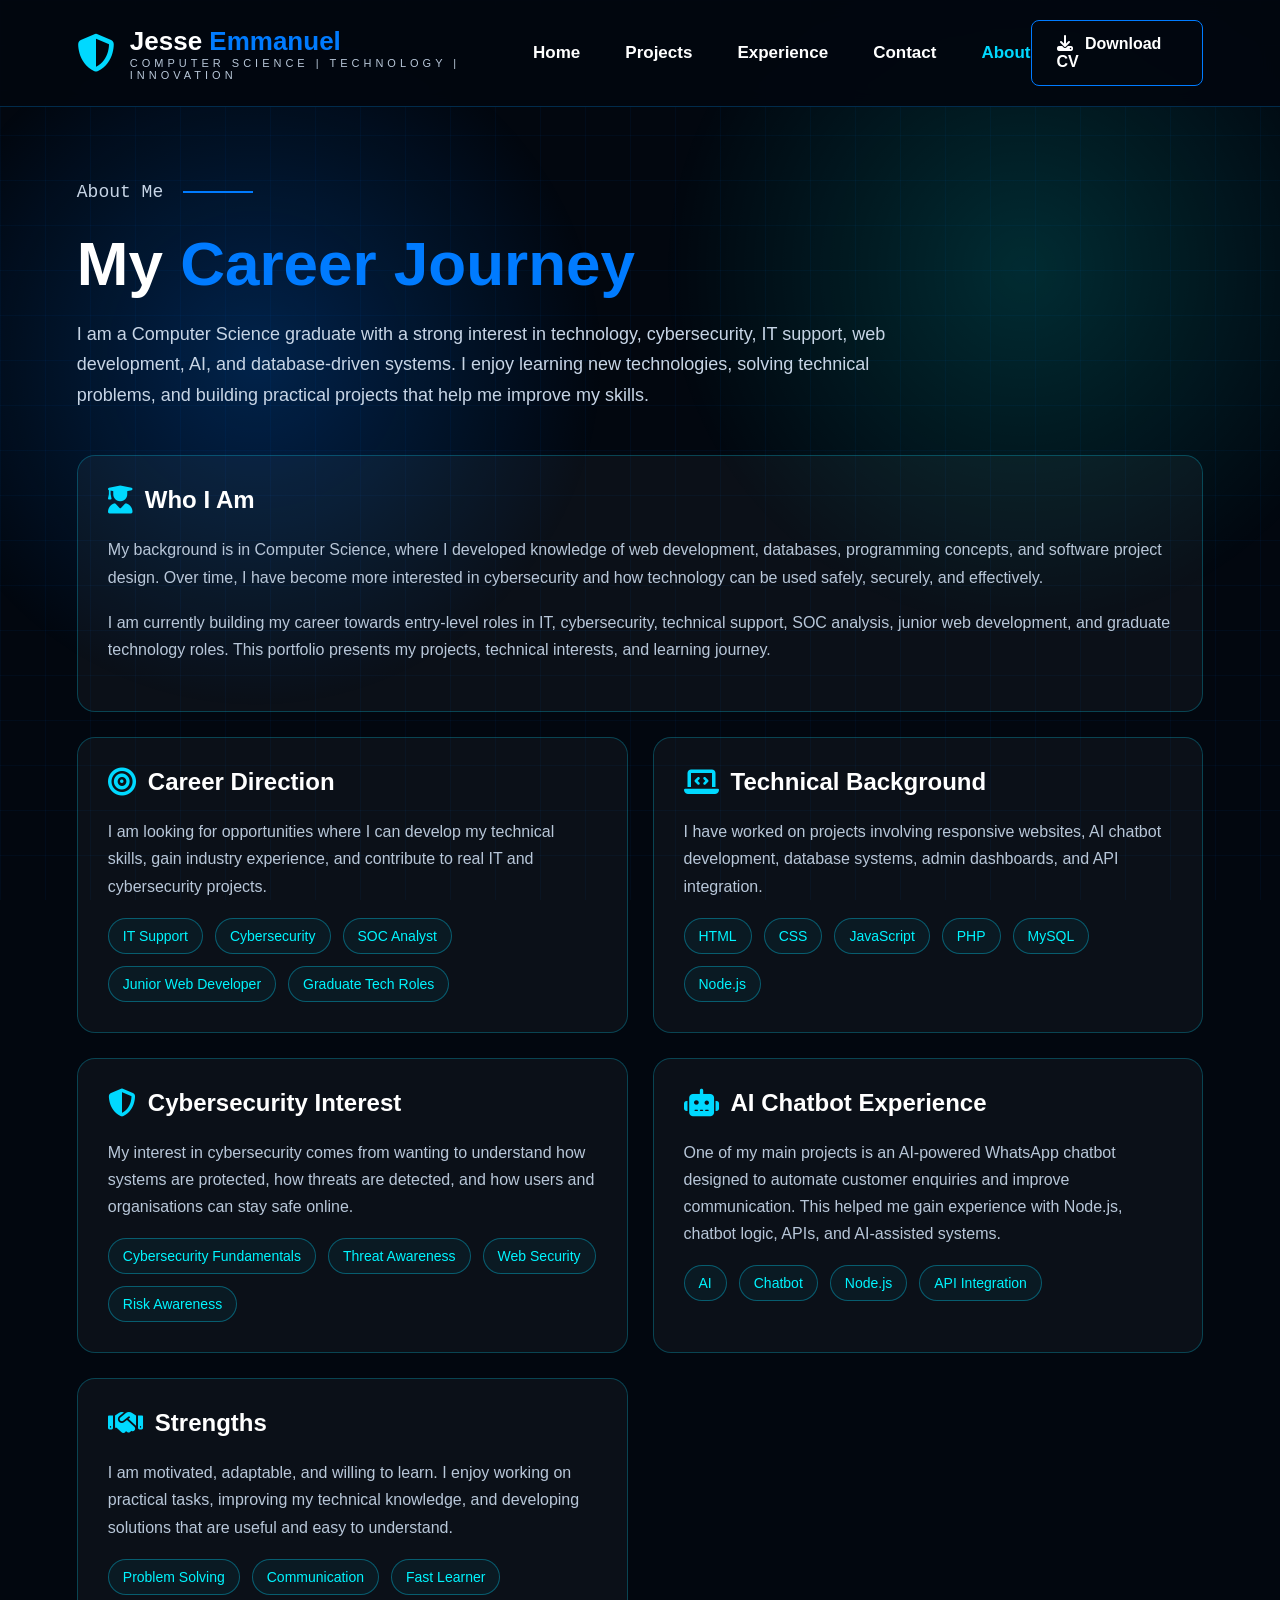
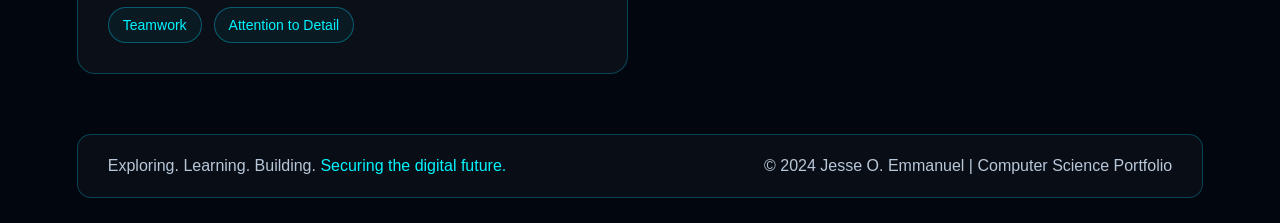
==== aboutme.html @ 36db76e1 "Initial portfolio website upload" ====
<!DOCTYPE html>
<html lang="en">

<head>
    <meta charset="UTF-8">
    <meta http-equiv="X-UA-Compatible" content="IE=edge">
    <meta name="viewport" content="width=device-width, initial-scale=1.0">

    <title>About | Jesse Emmanuel</title>

    <link rel="stylesheet" href="main.css" media="screen">
    <link rel="stylesheet" href="mobile.css" media="screen and (max-width: 800px)">
    <link rel="stylesheet" href="desktop.css" media="screen and (min-width: 800px)">

    <link rel="stylesheet" href="https://cdnjs.cloudflare.com/ajax/libs/font-awesome/6.5.1/css/all.min.css">
</head>

<body id="clicked">

    <header class="site-header">

        <div class="logo">
            <i class="fa-solid fa-shield-halved"></i>
            <div>
                <h2>Jesse <span>Emmanuel</span></h2>
                <p>Computer Science | Technology | Innovation</p>
            </div>
        </div>

        <a href="#clicked" class="on showNav"></a>
        <a href="#" class="off showNav"></a>

        <nav>
            <ul>
                <li><a href="index.html">Home</a></li>
                <li><a href="portfolio.html">Projects</a></li>
                <li><a href="workexperience.html">Experience</a></li>
                <li><a href="contact.html">Contact</a></li>
                <li><a href="about.html" class="active">About</a></li>
            </ul>
        </nav>

        <a href="EMMANUELCV.pdf" class="cv-btn">
            <i class="fa-solid fa-download"></i> Download CV
        </a>

    </header>

    <main class="about-page">

        <section class="page-heading">
            <p class="intro-text">About Me</p>

            <h1>My <span>Career Journey</span></h1>

            <p>
                I am a Computer Science graduate with a strong interest in technology, cybersecurity,
                IT support, web development, AI, and database-driven systems. I enjoy learning new
                technologies, solving technical problems, and building practical projects that help me
                improve my skills.
            </p>
        </section>

        <section class="about-grid">

            <article class="about-card about-large">
                <div class="section-title">
                    <i class="fa-solid fa-user-graduate"></i>
                    <h2>Who I Am</h2>
                </div>

                <p>
                    My background is in Computer Science, where I developed knowledge of web development,
                    databases, programming concepts, and software project design. Over time, I have become
                    more interested in cybersecurity and how technology can be used safely, securely, and
                    effectively.
                </p>

                <p>
                    I am currently building my career towards entry-level roles in IT, cybersecurity,
                    technical support, SOC analysis, junior web development, and graduate technology roles.
                    This portfolio presents my projects, technical interests, and learning journey.
                </p>
            </article>

            <article class="about-card">
                <div class="section-title">
                    <i class="fa-solid fa-bullseye"></i>
                    <h2>Career Direction</h2>
                </div>

                <p>
                    I am looking for opportunities where I can develop my technical skills, gain industry
                    experience, and contribute to real IT and cybersecurity projects.
                </p>

                <div class="skills-list">
                    <span>IT Support</span>
                    <span>Cybersecurity</span>
                    <span>SOC Analyst</span>
                    <span>Junior Web Developer</span>
                    <span>Graduate Tech Roles</span>
                </div>
            </article>

            <article class="about-card">
                <div class="section-title">
                    <i class="fa-solid fa-laptop-code"></i>
                    <h2>Technical Background</h2>
                </div>

                <p>
                    I have worked on projects involving responsive websites, AI chatbot development,
                    database systems, admin dashboards, and API integration.
                </p>

                <div class="skills-list">
                    <span>HTML</span>
                    <span>CSS</span>
                    <span>JavaScript</span>
                    <span>PHP</span>
                    <span>MySQL</span>
                    <span>Node.js</span>
                </div>
            </article>

            <article class="about-card">
                <div class="section-title">
                    <i class="fa-solid fa-shield-halved"></i>
                    <h2>Cybersecurity Interest</h2>
                </div>

                <p>
                    My interest in cybersecurity comes from wanting to understand how systems are protected,
                    how threats are detected, and how users and organisations can stay safe online.
                </p>

                <div class="skills-list">
                    <span>Cybersecurity Fundamentals</span>
                    <span>Threat Awareness</span>
                    <span>Web Security</span>
                    <span>Risk Awareness</span>
                </div>
            </article>

            <article class="about-card">
                <div class="section-title">
                    <i class="fa-solid fa-robot"></i>
                    <h2>AI Chatbot Experience</h2>
                </div>

                <p>
                    One of my main projects is an AI-powered WhatsApp chatbot designed to automate customer
                    enquiries and improve communication. This helped me gain experience with Node.js,
                    chatbot logic, APIs, and AI-assisted systems.
                </p>

                <div class="skills-list">
                    <span>AI</span>
                    <span>Chatbot</span>
                    <span>Node.js</span>
                    <span>API Integration</span>
                </div>
            </article>

            <article class="about-card">
                <div class="section-title">
                    <i class="fa-solid fa-handshake"></i>
                    <h2>Strengths</h2>
                </div>

                <p>
                    I am motivated, adaptable, and willing to learn. I enjoy working on practical tasks,
                    improving my technical knowledge, and developing solutions that are useful and easy
                    to understand.
                </p>

                <div class="skills-list">
                    <span>Problem Solving</span>
                    <span>Communication</span>
                    <span>Fast Learner</span>
                    <span>Teamwork</span>
                    <span>Attention to Detail</span>
                </div>
            </article>

        </section>

    </main>

    <footer>
        <p>
            Exploring. Learning. Building.
            <span>Securing the digital future.</span>
        </p>

        <p>&copy; 2024 Jesse O. Emmanuel | Computer Science Portfolio</p>
    </footer>

</body>

</html>
---- main.css ----
* {
  margin: 0;
  padding: 0;
  box-sizing: border-box;
}

body {
  font-family: Arial, Helvetica, sans-serif;
  background: #02070f;
  color: #ffffff;
  min-height: 100vh;
  overflow-x: hidden;
}

/* Background cyber effect */
body::before {
  content: "";
  position: fixed;
  inset: 0;
  background:
    linear-gradient(rgba(0, 119, 255, 0.05) 1px, transparent 1px),
    linear-gradient(90deg, rgba(0, 119, 255, 0.05) 1px, transparent 1px);
  background-size: 45px 45px;
  z-index: -2;
}

body::after {
  content: "";
  position: fixed;
  inset: 0;
  background: radial-gradient(circle at 20% 40%, rgba(0, 119, 255, 0.25), transparent 30%),
    radial-gradient(circle at 80% 30%, rgba(0, 255, 255, 0.15), transparent 30%);
  z-index: -1;
}

/* Header */
.site-header {
  width: 100%;
  min-height: 90px;
  padding: 20px 6%;
  display: flex;
  align-items: center;
  justify-content: space-between;
  border-bottom: 1px solid rgba(0, 153, 255, 0.25);
  background: rgba(2, 7, 15, 0.95);
  backdrop-filter: blur(10px);
}

.logo {
  display: flex;
  align-items: center;
  gap: 15px;
}

.logo i {
  font-size: 38px;
  color: #00d9ff;
}

.logo h2 {
  font-size: 26px;
  color: #ffffff;
}

.logo h2 span {
  color: #007bff;
}

.logo p {
  font-size: 11px;
  letter-spacing: 4px;
  text-transform: uppercase;
  color: #b8c7d9;
}

nav ul {
  display: flex;
  gap: 45px;
  list-style: none;
}

nav ul li a {
  color: #ffffff;
  text-decoration: none;
  font-size: 17px;
  font-weight: bold;
  transition: 0.3s ease;
}

nav ul li a:hover,
nav ul li a.active {
  color: #00d9ff;
}

.cv-btn {
  padding: 14px 25px;
  border: 1px solid #007bff;
  color: #ffffff;
  text-decoration: none;
  border-radius: 8px;
  font-weight: bold;
  transition: 0.3s ease;
}

.cv-btn:hover {
  background: #007bff;
  box-shadow: 0 0 20px rgba(0, 123, 255, 0.6);
}

.cv-btn i {
  margin-right: 8px;
}

/* Hero Section */
.hero-section {
  width: 100%;
  padding: 70px 6% 40px;
  display: grid;
  grid-template-columns: 1.1fr 0.9fr;
  align-items: center;
  gap: 60px;
}

.hero-content {
  max-width: 760px;
}

.intro-text {
  font-family: monospace;
  font-size: 24px;
  margin-bottom: 20px;
  color: #ffffff;
  position: relative;
}

.intro-text::after {
  content: "";
  display: inline-block;
  width: 70px;
  height: 2px;
  background: #007bff;
  margin-left: 20px;
  vertical-align: middle;
}

.hero-content h1 {
  font-size: 78px;
  line-height: 1;
  margin-bottom: 20px;
  color: #ffffff;
}

.hero-content h1 span {
  color: #007bff;
}

.hero-content h3 {
  color: #00f5ff;
  font-size: 24px;
  letter-spacing: 5px;
  text-transform: uppercase;
  margin-bottom: 25px;
}

.skill-tags {
  display: flex;
  flex-wrap: wrap;
  gap: 18px;
  margin-bottom: 35px;
}

.skill-tags span {
  color: #c7d5e6;
  font-size: 17px;
}

.skill-tags i {
  color: #00d9ff;
  margin-right: 8px;
}

.hero-description {
  color: #c7d5e6;
  font-size: 18px;
  line-height: 1.7;
  max-width: 700px;
  margin-bottom: 35px;
}

.hero-description strong {
  color: #6fc2ff;
}

.hero-buttons {
  display: flex;
  gap: 15px;
  margin-bottom: 25px;
}

.primary-btn,
.secondary-btn {
  padding: 16px 28px;
  border-radius: 8px;
  text-decoration: none;
  font-weight: bold;
  transition: 0.3s ease;
}

.primary-btn {
  background: #007bff;
  color: #ffffff;
}

.primary-btn:hover {
  background: #005fcc;
  box-shadow: 0 0 25px rgba(0, 123, 255, 0.7);
}

.secondary-btn {
  border: 1px solid rgba(255, 255, 255, 0.25);
  color: #ffffff;
}

.secondary-btn:hover {
  border-color: #00d9ff;
  color: #00d9ff;
}

.primary-btn i,
.secondary-btn i {
  margin-right: 8px;
}

.social-links {
  display: flex;
  gap: 12px;
}

.social-links a {
  width: 42px;
  height: 42px;
  border: 1px solid rgba(0, 217, 255, 0.4);
  border-radius: 8px;
  color: #00d9ff;
  display: grid;
  place-items: center;
  text-decoration: none;
  transition: 0.3s ease;
}

.social-links a:hover {
  background: #007bff;
  color: #ffffff;
}

/* Hero Image */
.hero-image {
  display: flex;
  justify-content: center;
}

.image-card {
  position: relative;
  width: 100%;
  max-width: 520px;
  border: 1px solid #00d9ff;
  border-radius: 28px;
  overflow: hidden;
  background: rgba(0, 123, 255, 0.08);
  box-shadow: 0 0 40px rgba(0, 123, 255, 0.25);
}

.image-card img {
  width: 100%;
  display: block;
}

.security-badge {
  position: absolute;
  bottom: 30px;
  left: 50%;
  transform: translateX(-50%);
  display: flex;
  align-items: center;
  gap: 15px;
  padding: 15px 22px;
  background: rgba(2, 7, 15, 0.85);
  border: 1px solid rgba(0, 217, 255, 0.7);
  border-radius: 10px;
  color: #00f5ff;
  text-transform: uppercase;
  letter-spacing: 2px;
}

.security-badge i {
  font-size: 28px;
}

.security-badge p {
  font-size: 13px;
}

.security-badge span {
  color: #ffffff;
}

/* Focus Cards */
.focus-section {
  padding: 30px 6% 40px;
  display: grid;
  grid-template-columns: repeat(5, 1fr);
  gap: 18px;
}

.focus-card {
  background: rgba(255, 255, 255, 0.04);
  border: 1px solid rgba(0, 217, 255, 0.25);
  border-radius: 14px;
  padding: 25px;
  transition: 0.3s ease;
}

.focus-card:hover {
  transform: translateY(-8px);
  border-color: #00d9ff;
  box-shadow: 0 0 25px rgba(0, 217, 255, 0.25);
}

.focus-card i {
  font-size: 34px;
  color: #00d9ff;
  margin-bottom: 15px;
}

.focus-card h3 {
  margin-bottom: 10px;
  color: #ffffff;
  font-size: 18px;
}

.focus-card p {
  color: #b8c7d9;
  line-height: 1.5;
  font-size: 14px;
}

/* Footer */
footer {
  margin: 20px 6% 25px;
  padding: 22px 30px;
  border: 1px solid rgba(0, 217, 255, 0.25);
  border-radius: 14px;
  display: flex;
  justify-content: space-between;
  gap: 20px;
  color: #b8c7d9;
  background: rgba(255, 255, 255, 0.03);
}

footer span {
  color: #00f5ff;
}

/* Hide old mobile menu buttons on desktop for now */
.showNav {
  display: none;
}

/* Projects Page */

.projects-page {
  padding: 70px 6% 40px;
}

.page-heading {
  max-width: 850px;
  margin-bottom: 45px;
}

.page-heading h1 {
  font-size: 62px;
  margin-bottom: 20px;
  color: #ffffff;
}

.page-heading h1 span {
  color: #007bff;
}

.page-heading p {
  color: #c7d5e6;
  font-size: 18px;
  line-height: 1.7;
}

.projects-grid {
  display: grid;
  grid-template-columns: repeat(3, 1fr);
  gap: 25px;
}

.project-card {
  background: rgba(255, 255, 255, 0.04);
  border: 1px solid rgba(0, 217, 255, 0.25);
  border-radius: 18px;
  padding: 30px;
  min-height: 330px;
  transition: 0.3s ease;
}

.project-card:hover {
  transform: translateY(-8px);
  border-color: #00d9ff;
  box-shadow: 0 0 30px rgba(0, 217, 255, 0.25);
}

.project-icon {
  width: 58px;
  height: 58px;
  border: 1px solid rgba(0, 217, 255, 0.5);
  border-radius: 14px;
  display: grid;
  place-items: center;
  margin-bottom: 22px;
  background: rgba(0, 217, 255, 0.06);
}

.project-icon i {
  font-size: 28px;
  color: #00d9ff;
}

.project-card h2 {
  color: #ffffff;
  font-size: 22px;
  margin-bottom: 15px;
}

.project-card p {
  color: #b8c7d9;
  line-height: 1.6;
  font-size: 15px;
  margin-bottom: 22px;
}

.project-tags {
  display: flex;
  flex-wrap: wrap;
  gap: 10px;
}

.project-tags span {
  padding: 7px 12px;
  border: 1px solid rgba(0, 217, 255, 0.35);
  border-radius: 20px;
  color: #00f5ff;
  font-size: 13px;
  background: rgba(0, 217, 255, 0.05);
}

/* Experience Page */

.experience-page {
  padding: 70px 6% 40px;
}

.experience-grid {
  display: grid;
  grid-template-columns: repeat(2, 1fr);
  gap: 25px;
  margin-bottom: 45px;
}

.experience-card {
  display: flex;
  gap: 22px;
  background: rgba(255, 255, 255, 0.04);
  border: 1px solid rgba(0, 217, 255, 0.25);
  border-radius: 18px;
  padding: 30px;
  transition: 0.3s ease;
}

.experience-card:hover {
  transform: translateY(-8px);
  border-color: #00d9ff;
  box-shadow: 0 0 30px rgba(0, 217, 255, 0.25);
}

.experience-icon {
  min-width: 58px;
  height: 58px;
  border: 1px solid rgba(0, 217, 255, 0.5);
  border-radius: 14px;
  display: grid;
  place-items: center;
  background: rgba(0, 217, 255, 0.06);
}

.experience-icon i {
  font-size: 27px;
  color: #00d9ff;
}

.experience-content h2 {
  color: #ffffff;
  font-size: 23px;
  margin-bottom: 6px;
}

.experience-content h3 {
  color: #00f5ff;
  font-size: 17px;
  margin-bottom: 6px;
}

.experience-date {
  color: #6fc2ff;
  font-size: 14px;
  margin-bottom: 15px;
}

.experience-content p {
  color: #b8c7d9;
  line-height: 1.6;
  font-size: 15px;
  margin-bottom: 18px;
}

.education-skills-section {
  display: grid;
  grid-template-columns: 1fr 1.3fr 0.8fr;
  gap: 25px;
}

.info-card {
  background: rgba(255, 255, 255, 0.04);
  border: 1px solid rgba(0, 217, 255, 0.25);
  border-radius: 18px;
  padding: 30px;
  transition: 0.3s ease;
}

.info-card:hover {
  border-color: #00d9ff;
  box-shadow: 0 0 25px rgba(0, 217, 255, 0.2);
}

.section-title {
  display: flex;
  align-items: center;
  gap: 12px;
  margin-bottom: 22px;
}

.section-title i {
  color: #00d9ff;
  font-size: 28px;
}

.section-title h2 {
  color: #ffffff;
  font-size: 24px;
}

.info-item {
  margin-bottom: 20px;
}

.info-item h3 {
  color: #ffffff;
  font-size: 18px;
  margin-bottom: 5px;
}

.info-item p {
  color: #b8c7d9;
  margin-bottom: 5px;
}

.info-item span {
  color: #6fc2ff;
  font-size: 14px;
}

.skills-list {
  display: flex;
  flex-wrap: wrap;
  gap: 12px;
}

.skills-list span {
  padding: 9px 14px;
  border: 1px solid rgba(0, 217, 255, 0.35);
  border-radius: 20px;
  color: #00f5ff;
  font-size: 14px;
  background: rgba(0, 217, 255, 0.05);
}

.experience-grid {
  display: grid;
  grid-template-columns: repeat(3, 1fr);
  gap: 25px;
  margin-bottom: 45px;
}

@media screen and (max-width: 1000px) {
  .experience-grid {
    grid-template-columns: 1fr;
  }
}

/* Contact Page */

.contact-page {
  padding: 70px 6% 40px;
}

.contact-container {
  display: grid;
  grid-template-columns: 0.9fr 1.1fr;
  gap: 30px;
  align-items: stretch;
}

.contact-info-card,
.contact-form-card {
  background: rgba(255, 255, 255, 0.04);
  border: 1px solid rgba(0, 217, 255, 0.25);
  border-radius: 18px;
  padding: 35px;
  transition: 0.3s ease;
}

.contact-info-card:hover,
.contact-form-card:hover {
  border-color: #00d9ff;
  box-shadow: 0 0 30px rgba(0, 217, 255, 0.22);
}

.contact-info-card h2,
.contact-form-card h2 {
  color: #ffffff;
  font-size: 28px;
  margin-bottom: 28px;
}

.contact-info-item {
  display: flex;
  align-items: flex-start;
  gap: 18px;
  margin-bottom: 24px;
}

.contact-info-item i {
  width: 48px;
  height: 48px;
  min-width: 48px;
  border: 1px solid rgba(0, 217, 255, 0.45);
  border-radius: 12px;
  display: grid;
  place-items: center;
  color: #00d9ff;
  font-size: 20px;
  background: rgba(0, 217, 255, 0.06);
}

.contact-info-item h3 {
  color: #ffffff;
  font-size: 18px;
  margin-bottom: 6px;
}

.contact-info-item p {
  color: #b8c7d9;
  line-height: 1.5;
}

.contact-socials {
  margin-top: 30px;
}

.form-group {
  margin-bottom: 22px;
}

.form-group label {
  display: block;
  color: #ffffff;
  font-weight: bold;
  margin-bottom: 9px;
}

.form-group input,
.form-group textarea {
  width: 100%;
  padding: 15px 16px;
  border-radius: 10px;
  border: 1px solid rgba(0, 217, 255, 0.25);
  background: rgba(2, 7, 15, 0.85);
  color: #ffffff;
  font-size: 15px;
  outline: none;
  font-family: Arial, Helvetica, sans-serif;
}

.form-group input::placeholder,
.form-group textarea::placeholder {
  color: #7f8fa6;
}

.form-group input:focus,
.form-group textarea:focus {
  border-color: #00d9ff;
  box-shadow: 0 0 15px rgba(0, 217, 255, 0.18);
}

.contact-form-card button {
  border: none;
  cursor: pointer;
  font-size: 16px;
}

/* About Page */

.about-page {
  padding: 70px 6% 40px;
}

.about-grid {
  display: grid;
  grid-template-columns: repeat(2, 1fr);
  gap: 25px;
}

.about-card {
  background: rgba(255, 255, 255, 0.04);
  border: 1px solid rgba(0, 217, 255, 0.25);
  border-radius: 18px;
  padding: 30px;
  transition: 0.3s ease;
}

.about-card:hover {
  transform: translateY(-6px);
  border-color: #00d9ff;
  box-shadow: 0 0 30px rgba(0, 217, 255, 0.22);
}

.about-large {
  grid-column: span 2;
}

.about-card p {
  color: #b8c7d9;
  line-height: 1.7;
  font-size: 16px;
  margin-bottom: 18px;
}
---- mobile.css ----
/*------------------index---------------*/

* {
    margin: 0;
    padding: 0;
}

.showNav {
    height: 0.8em;
    width: 1.75em;
    display: block;
    border-top: 0.2em solid white;
    border-bottom: 0.2em solid white;
    border-radius: 0.1em;
    transition: transform 0.5s ease-out;
}

.showNav::before {
    content: '';
    position: absolute;
    width: 1.75em;
    margin-top: 0.3em;
    border-top: 0.2em solid #fff;
    transition: transform 0.5s ease-out;
}

nav {
    display: block;
    background-color: blue;
    position: fixed;
    top: 0;
    left: 50%;
    width: 50%;
    height: 100vh;
    padding: 0px 20px;
    transform: translateX(120%);
    transition: transform 0.5s ease-out;
    padding-block: 30px;
}

#clicked .on {
    display: block;
}

#clicked .off {
    display: none;
}

#clicked:target .on {
    display: none;
    ;
}

#clicked:target .off {
    display: block;
}

#clicked:target nav {
    display: block;
    transform: translateX(0);
}

body {
    background: rgb(4, 3, 3);
    font-family: 'Abel', sans-serif;
    display: grid;
    grid-template-columns: 100%;
    grid-template-rows: auto;
    grid-template-areas:
        "header"
        "nav"
        "main"
        "aside"
        "footer"
    ;
}

nav ul {
    display: block;
    list-style: none;
    line-height: 70px;
}


header {
    color: rgb(126, 190, 246);
    justify-content: center;
    display: block;
    font-size: 11px;
    font-weight: 300;
    background-image: url("header-background-img.jpg");
    background-size: cover;
    background-position: center;
    padding-top: 2em;
    margin-left: 25px;
    margin-right: 25px;
}

header h1 {
    padding-top: 1em;
}

nav ul li a {
    text-decoration: none;
    background: blue;
    color: rgb(126, 190, 246);

}

a:hover {
    background-color: blue;
}

main {
    margin-top: 20%;
    font-size: 9px;
    color: rgb(126, 190, 246);
    grid-area: main;
    font-size: 18px;
    margin-left: 25px;
    margin-right: 25px;
}

main h1 {
    font-size: 55px;
    margin-top: 5px;
    /* text-align: center; */
}

main p {
    padding-top: 2rem;
    padding-bottom: 2rem;
}

aside {
    grid-area: aside;
    object-fit: contain;
    object-position: top;
}

button[type=submit] {
    height: 80px;
    font-size: 18px;
}

span {
    color: blue;
}

footer {
    width: 100%;
    margin-top: 110px;
    text-align: center;
    background: black;
    color: rgb(126, 190, 246);
    grid-area: footer;
    margin-bottom: 0;
    height: 1em;
    font-size: 7px;
}

img {
    width: 90%;
    padding-top: 40px;
    margin-left: 10px;
    margin-right: 10px;
}

.index-style a {
    background-color: blue;
    border: none;
    color: rgb(126, 190, 246);
    padding: 15px 35px;
    text-align: center;
    text-decoration: none;
    display: inline-block;
    font-size: 16px;
    margin: 4px 2px;
    border-radius: 50px;
    cursor: pointer;
}

aside img {
    /* Set the image to be positioned absolutely within the container */
    top: 0;
    left: 0;
    animation-name: rotate;
    animation-duration: 2s;
    /* Set the duration of the animation */
    animation-timing-function: linear;
    /* Set the timing function of the animation */
    animation-iteration-count: 1;
    /* Set the iteration count of the animation */
}

@keyframes rotate {
    0% {
        transform: rotate(0deg);
        /* Set the starting point of the rotation */
    }

    100% {
        transform: rotate(360deg);
        /* Set the ending point of the rotation */
    }
}



contact-left {
    margin-top: 50px;
    grid-area: main;
    color: rgb(126, 190, 246);
    margin-top: 10%;
    font-size: 55px;
}

contact-left h1 {
    margin-bottom: 40px;
}

contact-left p {
    font-size: 20px;
    margin-bottom: 40px;
    margin-left: 25px;
}

contact-left i {
    color: blue;
    margin-left: 25px;
}

contact-right {
    grid-area: aside;
    margin-top: 60%;
    color: rgb(126, 190, 246);
}

section {
    font-size: 30px;
}

section a {
    color: blue;
    text-decoration: none;
    font-size: 45px;
    margin-bottom: 30px;
    margin-right: 15px;
    display: inline-block;
    transition: transform 0.5s;
}

section a:hover {
    transform: translateY(-5px);
}


input[type=text],
select {
    width: 80%;
    padding: 12px 20px;
    margin: 15px 0;
    display: inline-block;
    border: 1px solid #ccc;
    border-radius: 4px;
    box-sizing: border-box;
    margin-left: 20px;
}

button[type=submit] {
    width: 35%;
    background-color: blue;
    color: white;
    padding: 14px 20px;
    margin: 15px 0;
    border: none;
    border-radius: 4px;
    cursor: pointer;
    margin-left: 130px;
}


input[type=email],
select {
    width: 80%;
    padding: 12px 20px;
    margin: 15px 0;
    display: inline-block;
    border: 1px solid #ccc;
    border-radius: 4px;
    box-sizing: border-box;
    margin-left: 20px;
}

textarea,
select {
    width: 80%;
    border: 0;
    outline: none;
    display: inline-block;
    padding: 12px 20px;
    margin: 15px 0;
    color: black;
    font-size: 18px;
    border-radius: 6px;
    margin-left: 20px;
}



/*---------------Portfolio--------------*/

body {
    grid-template-columns: auto;
    grid-template-rows: auto;
}

.grid {
    display: grid;
    grid-template-columns: 100%;
    grid-template-rows: auto;
    margin-left: 0;
    margin-right: 15px;
}

.grid img {
    width: 100%;
    height: 90%;
}

.grid div {
    text-align: center;
}

main {
    margin-top: 60px;
}

aside {
    margin-left: 25px;
    margin-right: 25px;
    color: rgb(126, 190, 246);
}

.contact-page {
    padding: 40px 6%;
    text-align: center;
}

.contact-container {
    grid-template-columns: 1fr;
}

.contact-info-card,
.contact-form-card {
    text-align: left;
}

.contact-info-item {
    flex-direction: row;
}

.contact-form-card button {
    width: 100%;
}

/* About Page Mobile */

.about-page {
    padding: 40px 6%;
    text-align: center;
}

.about-grid {
    grid-template-columns: 1fr;
}

.about-large {
    grid-column: span 1;
}

.about-card {
    text-align: left;
}
---- desktop.css ----
/* Desktop layout fix */

@media screen and (min-width: 800px) {

    body {
        display: block;
    }

    header,
    nav,
    main,
    aside,
    footer,
    section {
        position: static;
    }

    .site-header {
        width: 100%;
        min-height: 90px;
        padding: 20px 6%;
        display: flex;
        align-items: center;
        justify-content: space-between;
    }

    .hero-section {
        display: grid;
        grid-template-columns: 1.1fr 0.9fr;
        align-items: center;
        gap: 60px;
        padding: 70px 6% 40px;
    }

    .focus-section {
        display: grid;
        grid-template-columns: repeat(5, 1fr);
        gap: 18px;
        padding: 30px 6% 40px;
    }

    footer {
        display: flex;
        justify-content: space-between;
        align-items: center;
    }
}
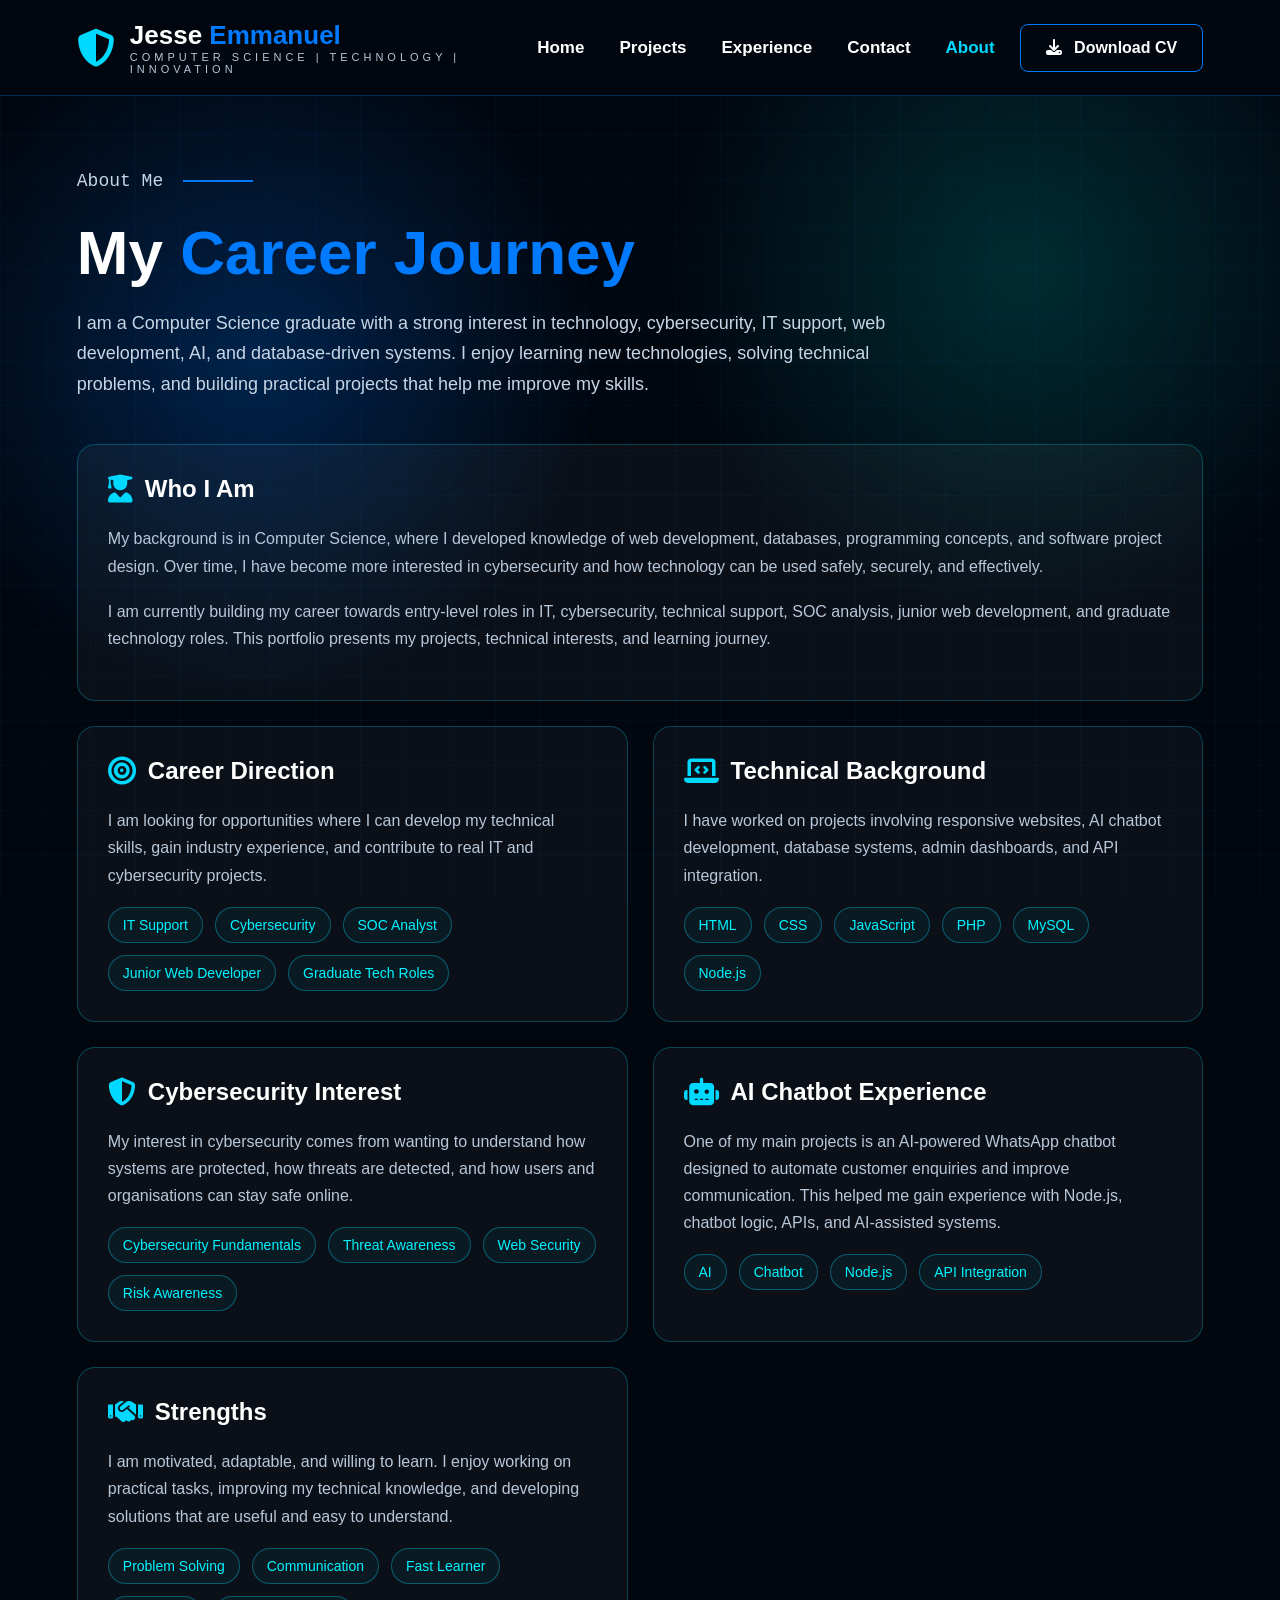
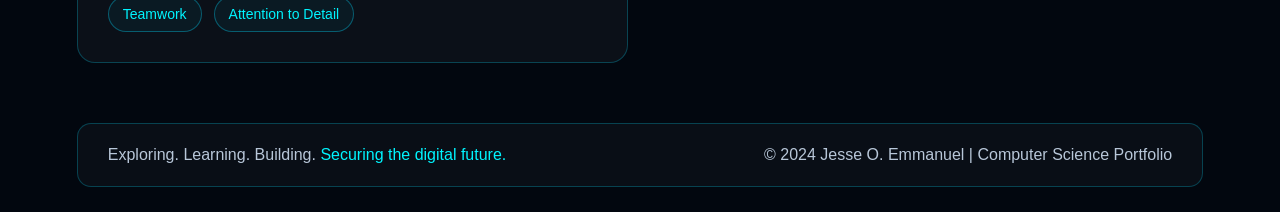
==== commit 465aeb6c: "Update responsive CSS breakpoints" ====
--- a/aboutme.html
+++ b/aboutme.html
@@ -9,8 +9,8 @@
     <title>About | Jesse Emmanuel</title>
 
     <link rel="stylesheet" href="main.css" media="screen">
-    <link rel="stylesheet" href="mobile.css" media="screen and (max-width: 800px)">
-    <link rel="stylesheet" href="desktop.css" media="screen and (min-width: 800px)">
+    <link rel="stylesheet" href="mobile.css" media="screen and (max-width: 1100px)">
+    <link rel="stylesheet" href="desktop.css" media="screen and (min-width: 1101px)">
 
     <link rel="stylesheet" href="https://cdnjs.cloudflare.com/ajax/libs/font-awesome/6.5.1/css/all.min.css">
 </head>
--- a/main.css
+++ b/main.css
@@ -4,12 +4,17 @@
   box-sizing: border-box;
 }
 
+html,
+body {
+  width: 100%;
+  overflow-x: hidden;
+}
+
 body {
   font-family: Arial, Helvetica, sans-serif;
   background: #02070f;
   color: #ffffff;
   min-height: 100vh;
-  overflow-x: hidden;
 }
 
 /* Background cyber effect */
@@ -28,12 +33,14 @@
   content: "";
   position: fixed;
   inset: 0;
-  background: radial-gradient(circle at 20% 40%, rgba(0, 119, 255, 0.25), transparent 30%),
+  background:
+    radial-gradient(circle at 20% 40%, rgba(0, 119, 255, 0.25), transparent 30%),
     radial-gradient(circle at 80% 30%, rgba(0, 255, 255, 0.15), transparent 30%);
   z-index: -1;
 }
 
 /* Header */
+
 .site-header {
   width: 100%;
   min-height: 90px;
@@ -41,6 +48,7 @@
   display: flex;
   align-items: center;
   justify-content: space-between;
+  gap: 25px;
   border-bottom: 1px solid rgba(0, 153, 255, 0.25);
   background: rgba(2, 7, 15, 0.95);
   backdrop-filter: blur(10px);
@@ -75,7 +83,7 @@
 
 nav ul {
   display: flex;
-  gap: 45px;
+  gap: 35px;
   list-style: none;
 }
 
@@ -85,11 +93,13 @@
   font-size: 17px;
   font-weight: bold;
   transition: 0.3s ease;
+  background: transparent;
 }
 
 nav ul li a:hover,
 nav ul li a.active {
   color: #00d9ff;
+  background: transparent;
 }
 
 .cv-btn {
@@ -100,6 +110,7 @@
   border-radius: 8px;
   font-weight: bold;
   transition: 0.3s ease;
+  white-space: nowrap;
 }
 
 .cv-btn:hover {
@@ -111,7 +122,14 @@
   margin-right: 8px;
 }
 
+/* Remove old mobile menu buttons */
+
+.showNav {
+  display: none;
+}
+
 /* Hero Section */
+
 .hero-section {
   width: 100%;
   padding: 70px 6% 40px;
@@ -204,6 +222,7 @@
   text-decoration: none;
   font-weight: bold;
   transition: 0.3s ease;
+  display: inline-block;
 }
 
 .primary-btn {
@@ -254,6 +273,7 @@
 }
 
 /* Hero Image */
+
 .hero-image {
   display: flex;
   justify-content: center;
@@ -305,6 +325,7 @@
 }
 
 /* Focus Cards */
+
 .focus-section {
   padding: 30px 6% 40px;
   display: grid;
@@ -342,28 +363,6 @@
   color: #b8c7d9;
   line-height: 1.5;
   font-size: 14px;
-}
-
-/* Footer */
-footer {
-  margin: 20px 6% 25px;
-  padding: 22px 30px;
-  border: 1px solid rgba(0, 217, 255, 0.25);
-  border-radius: 14px;
-  display: flex;
-  justify-content: space-between;
-  gap: 20px;
-  color: #b8c7d9;
-  background: rgba(255, 255, 255, 0.03);
-}
-
-footer span {
-  color: #00f5ff;
-}
-
-/* Hide old mobile menu buttons on desktop for now */
-.showNav {
-  display: none;
 }
 
 /* Projects Page */
@@ -466,7 +465,7 @@
 
 .experience-grid {
   display: grid;
-  grid-template-columns: repeat(2, 1fr);
+  grid-template-columns: repeat(3, 1fr);
   gap: 25px;
   margin-bottom: 45px;
 }
@@ -598,19 +597,6 @@
   background: rgba(0, 217, 255, 0.05);
 }
 
-.experience-grid {
-  display: grid;
-  grid-template-columns: repeat(3, 1fr);
-  gap: 25px;
-  margin-bottom: 45px;
-}
-
-@media screen and (max-width: 1000px) {
-  .experience-grid {
-    grid-template-columns: 1fr;
-  }
-}
-
 /* Contact Page */
 
 .contact-page {
@@ -757,4 +743,173 @@
   line-height: 1.7;
   font-size: 16px;
   margin-bottom: 18px;
+}
+
+/* Footer */
+
+footer {
+  margin: 20px 6% 25px;
+  padding: 22px 30px;
+  border: 1px solid rgba(0, 217, 255, 0.25);
+  border-radius: 14px;
+  display: flex;
+  justify-content: space-between;
+  gap: 20px;
+  color: #b8c7d9;
+  background: rgba(255, 255, 255, 0.03);
+}
+
+footer span {
+  color: #00f5ff;
+}
+
+/* Tablet and Mobile Responsive Fix */
+
+@media screen and (max-width: 1100px) {
+
+  .site-header {
+    flex-direction: column;
+    text-align: center;
+    padding: 20px;
+  }
+
+  .logo {
+    justify-content: center;
+  }
+
+  .logo p {
+    white-space: normal;
+    letter-spacing: 2px;
+  }
+
+  nav {
+    position: static;
+    width: 100%;
+    height: auto;
+    background: transparent;
+    transform: none;
+    padding: 0;
+  }
+
+  nav ul {
+    flex-direction: column;
+    align-items: center;
+    gap: 15px;
+    line-height: normal;
+  }
+
+  nav ul li a {
+    background: transparent;
+  }
+
+  .cv-btn {
+    display: none;
+  }
+
+  .hero-section {
+    display: flex;
+    flex-direction: column;
+    text-align: center;
+    padding: 40px 6%;
+  }
+
+  .hero-content h1 {
+    font-size: 48px;
+    word-break: break-word;
+  }
+
+  .hero-content h3 {
+    font-size: 17px;
+    letter-spacing: 2px;
+  }
+
+  .skill-tags,
+  .hero-buttons,
+  .social-links {
+    justify-content: center;
+  }
+
+  .hero-buttons {
+    flex-wrap: wrap;
+  }
+
+  .primary-btn,
+  .secondary-btn {
+    width: 100%;
+    text-align: center;
+  }
+
+  .image-card {
+    max-width: 360px;
+  }
+
+  .focus-section,
+  .projects-grid,
+  .experience-grid,
+  .education-skills-section,
+  .contact-container,
+  .about-grid {
+    grid-template-columns: 1fr;
+  }
+
+  .about-large {
+    grid-column: span 1;
+  }
+
+  .experience-card {
+    flex-direction: column;
+  }
+
+  .projects-page,
+  .experience-page,
+  .contact-page,
+  .about-page {
+    padding: 40px 6%;
+  }
+
+  .page-heading h1 {
+    font-size: 42px;
+  }
+
+  footer {
+    flex-direction: column;
+    text-align: center;
+  }
+}
+
+/* Small Phone Fix */
+
+@media screen and (max-width: 480px) {
+
+  .hero-content h1 {
+    font-size: 42px;
+  }
+
+  .page-heading h1 {
+    font-size: 36px;
+  }
+
+  .contact-info-card,
+  .contact-form-card,
+  .project-card,
+  .experience-card,
+  .about-card,
+  .info-card,
+  .focus-card {
+    padding: 22px;
+  }
+
+  .security-badge {
+    padding: 10px 14px;
+    bottom: 18px;
+    gap: 10px;
+  }
+
+  .security-badge p {
+    font-size: 10px;
+  }
+
+  .security-badge i {
+    font-size: 20px;
+  }
 }
--- a/mobile.css
+++ b/mobile.css
@@ -1,384 +1,149 @@
-/*------------------index---------------*/
+/* Simple Mobile / Tablet CSS */
 
-* {
-    margin: 0;
-    padding: 0;
-}
+@media screen and (max-width: 1100px) {
 
-.showNav {
-    height: 0.8em;
-    width: 1.75em;
-    display: block;
-    border-top: 0.2em solid white;
-    border-bottom: 0.2em solid white;
-    border-radius: 0.1em;
-    transition: transform 0.5s ease-out;
-}
-
-.showNav::before {
-    content: '';
-    position: absolute;
-    width: 1.75em;
-    margin-top: 0.3em;
-    border-top: 0.2em solid #fff;
-    transition: transform 0.5s ease-out;
-}
-
-nav {
-    display: block;
-    background-color: blue;
-    position: fixed;
-    top: 0;
-    left: 50%;
-    width: 50%;
-    height: 100vh;
-    padding: 0px 20px;
-    transform: translateX(120%);
-    transition: transform 0.5s ease-out;
-    padding-block: 30px;
-}
-
-#clicked .on {
-    display: block;
-}
-
-#clicked .off {
-    display: none;
-}
-
-#clicked:target .on {
-    display: none;
-    ;
-}
-
-#clicked:target .off {
-    display: block;
-}
-
-#clicked:target nav {
-    display: block;
-    transform: translateX(0);
-}
-
-body {
-    background: rgb(4, 3, 3);
-    font-family: 'Abel', sans-serif;
-    display: grid;
-    grid-template-columns: 100%;
-    grid-template-rows: auto;
-    grid-template-areas:
-        "header"
-        "nav"
-        "main"
-        "aside"
-        "footer"
-    ;
-}
-
-nav ul {
-    display: block;
-    list-style: none;
-    line-height: 70px;
-}
-
-
-header {
-    color: rgb(126, 190, 246);
-    justify-content: center;
-    display: block;
-    font-size: 11px;
-    font-weight: 300;
-    background-image: url("header-background-img.jpg");
-    background-size: cover;
-    background-position: center;
-    padding-top: 2em;
-    margin-left: 25px;
-    margin-right: 25px;
-}
-
-header h1 {
-    padding-top: 1em;
-}
-
-nav ul li a {
-    text-decoration: none;
-    background: blue;
-    color: rgb(126, 190, 246);
-
-}
-
-a:hover {
-    background-color: blue;
-}
-
-main {
-    margin-top: 20%;
-    font-size: 9px;
-    color: rgb(126, 190, 246);
-    grid-area: main;
-    font-size: 18px;
-    margin-left: 25px;
-    margin-right: 25px;
-}
-
-main h1 {
-    font-size: 55px;
-    margin-top: 5px;
-    /* text-align: center; */
-}
-
-main p {
-    padding-top: 2rem;
-    padding-bottom: 2rem;
-}
-
-aside {
-    grid-area: aside;
-    object-fit: contain;
-    object-position: top;
-}
-
-button[type=submit] {
-    height: 80px;
-    font-size: 18px;
-}
-
-span {
-    color: blue;
-}
-
-footer {
-    width: 100%;
-    margin-top: 110px;
-    text-align: center;
-    background: black;
-    color: rgb(126, 190, 246);
-    grid-area: footer;
-    margin-bottom: 0;
-    height: 1em;
-    font-size: 7px;
-}
-
-img {
-    width: 90%;
-    padding-top: 40px;
-    margin-left: 10px;
-    margin-right: 10px;
-}
-
-.index-style a {
-    background-color: blue;
-    border: none;
-    color: rgb(126, 190, 246);
-    padding: 15px 35px;
-    text-align: center;
-    text-decoration: none;
-    display: inline-block;
-    font-size: 16px;
-    margin: 4px 2px;
-    border-radius: 50px;
-    cursor: pointer;
-}
-
-aside img {
-    /* Set the image to be positioned absolutely within the container */
-    top: 0;
-    left: 0;
-    animation-name: rotate;
-    animation-duration: 2s;
-    /* Set the duration of the animation */
-    animation-timing-function: linear;
-    /* Set the timing function of the animation */
-    animation-iteration-count: 1;
-    /* Set the iteration count of the animation */
-}
-
-@keyframes rotate {
-    0% {
-        transform: rotate(0deg);
-        /* Set the starting point of the rotation */
+    .site-header {
+        flex-direction: column;
+        text-align: center;
+        padding: 20px;
+        gap: 20px;
     }
 
-    100% {
-        transform: rotate(360deg);
-        /* Set the ending point of the rotation */
+    .logo {
+        justify-content: center;
+    }
+
+    .logo p {
+        font-size: 10px;
+        letter-spacing: 2px;
+    }
+
+    nav {
+        width: 100%;
+        background: transparent;
+        position: static;
+        transform: none;
+        height: auto;
+        padding: 0;
+    }
+
+    nav ul {
+        flex-direction: column;
+        align-items: center;
+        gap: 15px;
+    }
+
+    nav ul li a {
+        background: transparent;
+    }
+
+    .cv-btn {
+        display: none;
+    }
+
+    .hero-section {
+        display: flex;
+        flex-direction: column;
+        text-align: center;
+        padding: 40px 6%;
+        gap: 35px;
+    }
+
+    .hero-content h1 {
+        font-size: 48px;
+        word-break: break-word;
+    }
+
+    .hero-content h3 {
+        font-size: 17px;
+        letter-spacing: 2px;
+    }
+
+    .skill-tags,
+    .hero-buttons,
+    .social-links {
+        justify-content: center;
+    }
+
+    .hero-buttons {
+        flex-wrap: wrap;
+    }
+
+    .primary-btn,
+    .secondary-btn {
+        width: 100%;
+        text-align: center;
+    }
+
+    .image-card {
+        max-width: 360px;
+    }
+
+    .focus-section,
+    .projects-grid,
+    .experience-grid,
+    .education-skills-section,
+    .contact-container,
+    .about-grid {
+        grid-template-columns: 1fr;
+    }
+
+    .about-large {
+        grid-column: span 1;
+    }
+
+    .experience-card {
+        flex-direction: column;
+    }
+
+    .projects-page,
+    .experience-page,
+    .contact-page,
+    .about-page {
+        padding: 40px 6%;
+    }
+
+    .page-heading h1 {
+        font-size: 42px;
+    }
+
+    footer {
+        flex-direction: column;
+        text-align: center;
     }
 }
 
+@media screen and (max-width: 480px) {
 
+    .hero-content h1 {
+        font-size: 42px;
+    }
 
-contact-left {
-    margin-top: 50px;
-    grid-area: main;
-    color: rgb(126, 190, 246);
-    margin-top: 10%;
-    font-size: 55px;
-}
+    .page-heading h1 {
+        font-size: 36px;
+    }
 
-contact-left h1 {
-    margin-bottom: 40px;
-}
+    .contact-info-card,
+    .contact-form-card,
+    .project-card,
+    .experience-card,
+    .about-card,
+    .info-card,
+    .focus-card {
+        padding: 22px;
+    }
 
-contact-left p {
-    font-size: 20px;
-    margin-bottom: 40px;
-    margin-left: 25px;
-}
+    .security-badge {
+        padding: 10px 14px;
+        bottom: 18px;
+        gap: 10px;
+    }
 
-contact-left i {
-    color: blue;
-    margin-left: 25px;
-}
+    .security-badge p {
+        font-size: 10px;
+    }
 
-contact-right {
-    grid-area: aside;
-    margin-top: 60%;
-    color: rgb(126, 190, 246);
-}
-
-section {
-    font-size: 30px;
-}
-
-section a {
-    color: blue;
-    text-decoration: none;
-    font-size: 45px;
-    margin-bottom: 30px;
-    margin-right: 15px;
-    display: inline-block;
-    transition: transform 0.5s;
-}
-
-section a:hover {
-    transform: translateY(-5px);
-}
-
-
-input[type=text],
-select {
-    width: 80%;
-    padding: 12px 20px;
-    margin: 15px 0;
-    display: inline-block;
-    border: 1px solid #ccc;
-    border-radius: 4px;
-    box-sizing: border-box;
-    margin-left: 20px;
-}
-
-button[type=submit] {
-    width: 35%;
-    background-color: blue;
-    color: white;
-    padding: 14px 20px;
-    margin: 15px 0;
-    border: none;
-    border-radius: 4px;
-    cursor: pointer;
-    margin-left: 130px;
-}
-
-
-input[type=email],
-select {
-    width: 80%;
-    padding: 12px 20px;
-    margin: 15px 0;
-    display: inline-block;
-    border: 1px solid #ccc;
-    border-radius: 4px;
-    box-sizing: border-box;
-    margin-left: 20px;
-}
-
-textarea,
-select {
-    width: 80%;
-    border: 0;
-    outline: none;
-    display: inline-block;
-    padding: 12px 20px;
-    margin: 15px 0;
-    color: black;
-    font-size: 18px;
-    border-radius: 6px;
-    margin-left: 20px;
-}
-
-
-
-/*---------------Portfolio--------------*/
-
-body {
-    grid-template-columns: auto;
-    grid-template-rows: auto;
-}
-
-.grid {
-    display: grid;
-    grid-template-columns: 100%;
-    grid-template-rows: auto;
-    margin-left: 0;
-    margin-right: 15px;
-}
-
-.grid img {
-    width: 100%;
-    height: 90%;
-}
-
-.grid div {
-    text-align: center;
-}
-
-main {
-    margin-top: 60px;
-}
-
-aside {
-    margin-left: 25px;
-    margin-right: 25px;
-    color: rgb(126, 190, 246);
-}
-
-.contact-page {
-    padding: 40px 6%;
-    text-align: center;
-}
-
-.contact-container {
-    grid-template-columns: 1fr;
-}
-
-.contact-info-card,
-.contact-form-card {
-    text-align: left;
-}
-
-.contact-info-item {
-    flex-direction: row;
-}
-
-.contact-form-card button {
-    width: 100%;
-}
-
-/* About Page Mobile */
-
-.about-page {
-    padding: 40px 6%;
-    text-align: center;
-}
-
-.about-grid {
-    grid-template-columns: 1fr;
-}
-
-.about-large {
-    grid-column: span 1;
-}
-
-.about-card {
-    text-align: left;
+    .security-badge i {
+        font-size: 20px;
+    }
 }
